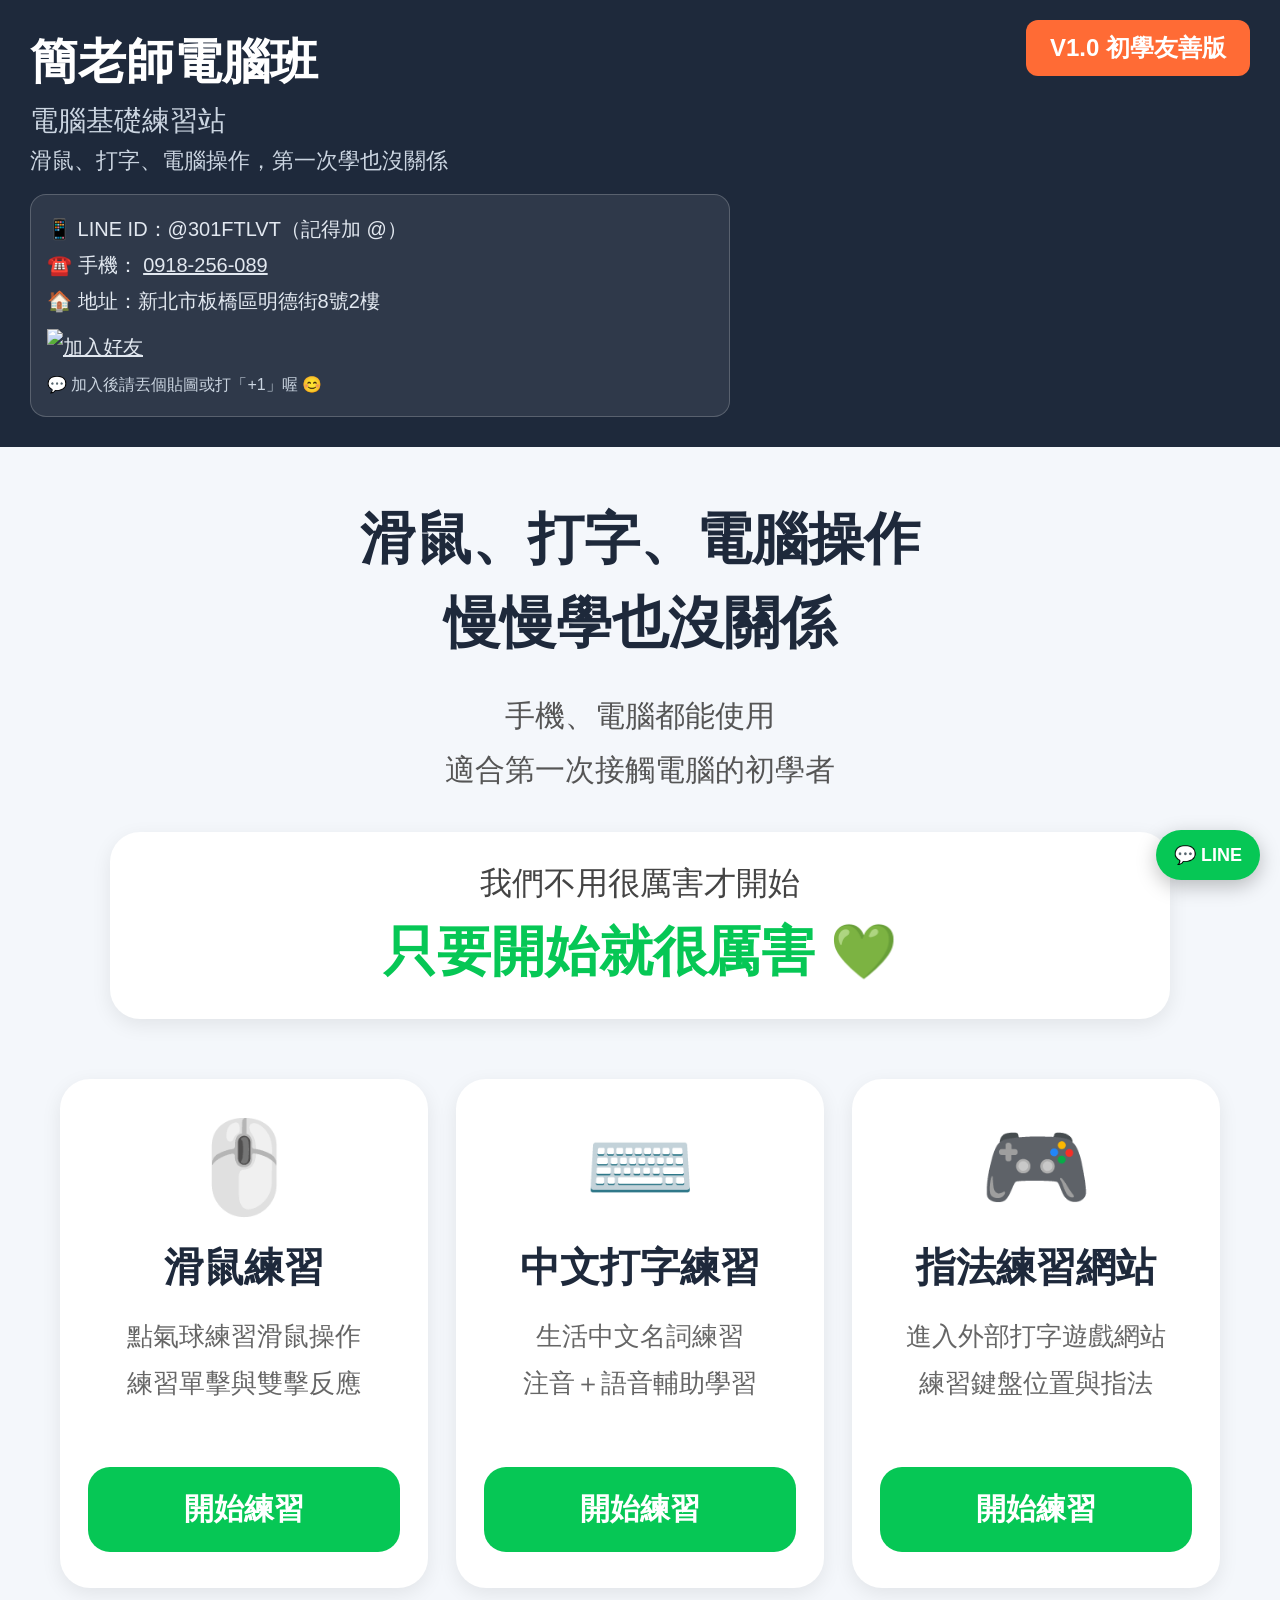
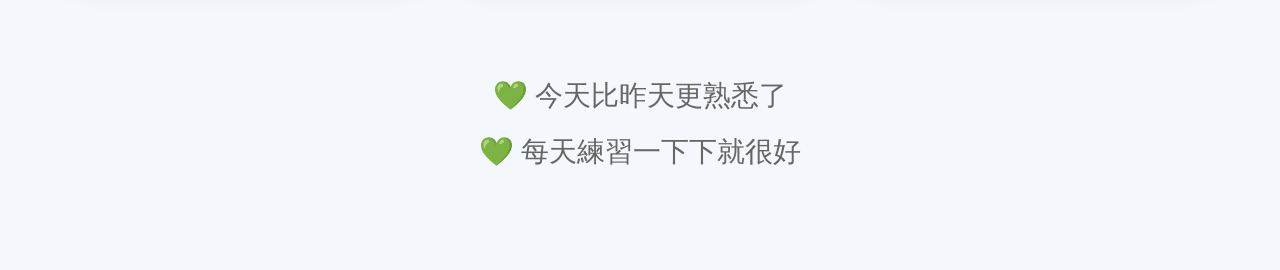
==== index.html @ a306a3a8 "Add files via upload" ====
<!DOCTYPE html>
<html lang="zh-Hant">
<head>
<meta charset="UTF-8">
<meta name="viewport" content="width=device-width, initial-scale=1.0">

<title>簡老師電腦基礎練習站</title>

<style>
    .home-link{
  color:white;
  text-decoration:none;
}

.home-link:hover{
  opacity:0.9;
}
*{
  margin:0;
  padding:0;
  box-sizing:border-box;
}

body{
  font-family:"Microsoft JhengHei",sans-serif;
  background:#f4f7fb;
  color:#222;
}

/* ===== 公版抬頭 ===== */

header{
  background:#1e293b;
  color:white;
  padding:30px;
  position:relative;
}

.header-left h1{
  margin:0;
  font-size:48px;
  font-weight:bold;
}

.header-left p{
  margin:8px 0 0 0;
  font-size:28px;
  color:#cbd5e1;
}

.version{
  position:absolute;
  top:20px;
  right:30px;
  background:#ff6b35;
  color:white;
  padding:12px 24px;
  border-radius:12px;
  font-size:24px;
  font-weight:bold;
}

.teacher-info{
  margin-top:18px;
  background:rgba(255,255,255,0.08);
  border:1px solid rgba(255,255,255,0.2);
  border-radius:16px;
  padding:16px;
  font-size:20px;
  line-height:1.8;
  color:#e2e8f0;
  max-width:700px;
}

.teacher-info a{
  color:#e2e8f0;
}

/* ===== 主視覺 ===== */

.hero{
  max-width:1100px;
  margin:auto;
  padding:50px 20px 30px;
  text-align:center;
}

.hero h2{
  font-size:56px;
  color:#1e293b;
  margin-bottom:24px;
  line-height:1.5;
}

.hero p{
  font-size:30px;
  color:#555;
  line-height:1.8;
}

.slogan{
  margin-top:35px;
  background:white;
  border-radius:30px;
  padding:30px;
  box-shadow:0 6px 20px rgba(0,0,0,0.08);
}

.slogan-small{
  font-size:32px;
  color:#444;
  margin-bottom:10px;
}

.slogan-big{
  font-size:54px;
  color:#06C755;
  font-weight:bold;
}

/* ===== 功能卡片 ===== */

.card-wrap{
  max-width:1200px;
  margin:30px auto 60px;
  display:grid;
  grid-template-columns:repeat(auto-fit,minmax(320px,1fr));
  gap:28px;
  padding:0 20px;
}

.card{
  background:white;
  border-radius:30px;
  padding:36px 28px;
  text-align:center;
  box-shadow:0 6px 20px rgba(0,0,0,0.08);
  transition:0.2s;
}

.card:hover{
  transform:translateY(-5px);
}

.icon{
  font-size:90px;
  margin-bottom:20px;
}

.card h3{
  font-size:40px;
  margin-bottom:18px;
  color:#1e293b;
}

.card p{
  font-size:26px;
  line-height:1.8;
  color:#666;
  min-height:130px;
}

.card button{
  width:100%;
  margin-top:24px;
  padding:22px;
  border:none;
  border-radius:22px;
  background:#06C755;
  color:white;
  font-size:30px;
  font-weight:bold;
  cursor:pointer;
  font-family:"Microsoft JhengHei",sans-serif;
}

/* ===== 底部 ===== */

.footer{
  text-align:center;
  font-size:28px;
  color:#666;
  line-height:2;
  padding:20px 20px 90px;
}

.float-line{
  position:fixed;
  right:20px;
  bottom:20px;
  z-index:9999;
  background:#06C755;
  color:white;
  padding:14px 18px;
  border-radius:999px;
  font-size:18px;
  font-weight:bold;
  text-decoration:none;
  box-shadow:0 6px 20px rgba(0,0,0,0.25);
}

/* ===== 手機版 ===== */

@media(max-width:768px){

  header{
    padding:20px;
    text-align:center;
  }

  .header-left h1{
    font-size:34px;
  }

  .header-left p{
    font-size:22px;
  }

  .version{
    position:static;
    display:inline-block;
    margin-top:14px;
    font-size:18px;
  }

  .teacher-info{
    font-size:17px;
  }

  .hero h2{
    font-size:38px;
  }

  .hero p{
    font-size:24px;
  }

  .slogan-small{
    font-size:24px;
  }

  .slogan-big{
    font-size:38px;
  }

  .icon{
    font-size:70px;
  }

  .card h3{
    font-size:32px;
  }

  .card p{
    font-size:22px;
    min-height:auto;
  }

  .card button{
    font-size:24px;
  }

  .footer{
    font-size:24px;
  }
}
</style>
</head>

<body>

<header>

  <div class="header-left">

   <h1>
  <a href="index.html" class="home-link">
    簡老師電腦班
  </a>
</h1>

    <p>電腦基礎練習站</p>

    <p style="margin:6px 0 0 0;font-size:22px;color:#cbd5e1;font-weight:normal;">
      滑鼠、打字、電腦操作，第一次學也沒關係
    </p>

    <div class="teacher-info">

      <div>
        📱 LINE ID：@301FTLVT（記得加 @）
      </div>

      <div>
        ☎️ 手機：
        <a href="tel:0918256089">
          0918-256-089
        </a>
      </div>

      <div>
        🏠 地址：新北市板橋區明德街8號2樓
      </div>

      <div style="margin-top:10px;">
        <a href="https://lin.ee/wXZLYUdp" target="_blank">

          <img
          src="https://scdn.line-apps.com/n/line_add_friends/btn/zh-Hant.png"
          alt="加入好友"
          height="44">

        </a>
      </div>

      <div style="font-size:16px;margin-top:6px;color:#cbd5e1;">
        💬 加入後請丟個貼圖或打「+1」喔 😊
      </div>

    </div>

  </div>

  <div class="version">
    V1.0 初學友善版
  </div>

</header>

<section class="hero">

  <h2>
    滑鼠、打字、電腦操作<br>
    慢慢學也沒關係
  </h2>

  <p>
    手機、電腦都能使用<br>
    適合第一次接觸電腦的初學者
  </p>

  <div class="slogan">

    <div class="slogan-small">
      我們不用很厲害才開始
    </div>

    <div class="slogan-big">
      只要開始就很厲害 💚
    </div>

  </div>

</section>

<section class="card-wrap">

  <div class="card">

    <div class="icon">🖱️</div>

    <h3>滑鼠練習</h3>

    <p>
      點氣球練習滑鼠操作<br>
      練習單擊與雙擊反應
    </p>

    <button onclick="window.location.href='mouse-game.html'">
      開始練習
    </button>

  </div>

  <div class="card">

    <div class="icon">⌨️</div>

    <h3>中文打字練習</h3>

    <p>
      生活中文名詞練習<br>
      注音＋語音輔助學習
    </p>

    <button onclick="window.location.href='typing-test.html'">
      開始練習
    </button>

  </div>
  <div class="card">

  <div class="icon">🎮</div>

  <h3>指法練習網站</h3>

  <p>
    進入外部打字遊戲網站<br>
    練習鍵盤位置與指法
  </p>

  <button onclick="window.open('https://book.eduweb.com.tw/TGame/','_blank')">
    開始練習
  </button>

</div>

</section>

<div class="footer">
  💚 今天比昨天更熟悉了<br>
  💚 每天練習一下下就很好
</div>

<a href="https://lin.ee/wXZLYUdp"
target="_blank"
class="float-line">

💬 LINE

</a>

</body>
</html>
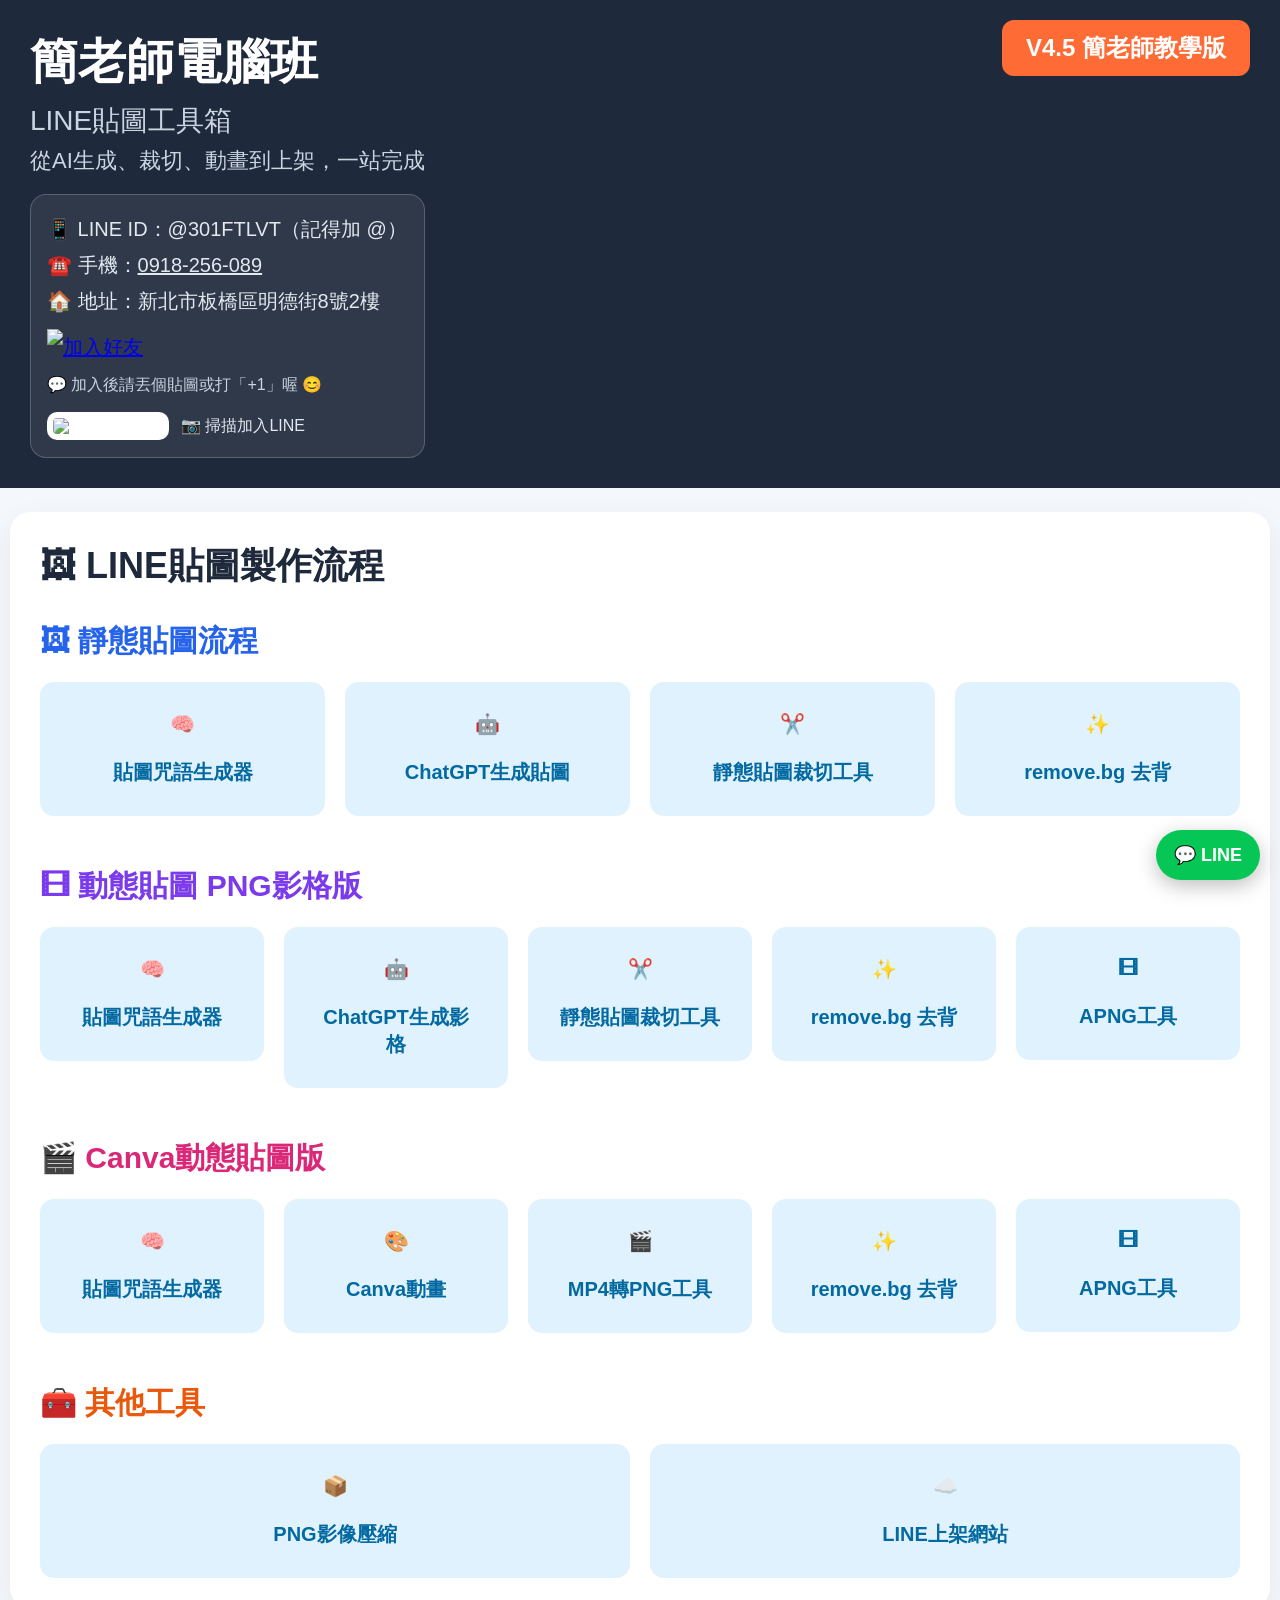
==== commit bc954360: "Add files via upload" ====
--- a/index.html
+++ b/index.html
@@ -1,424 +1,351 @@
-<!DOCTYPE html>
-<html lang="zh-Hant">
-<head>
-<meta charset="UTF-8">
-<meta name="viewport" content="width=device-width, initial-scale=1.0">
-
-<title>簡老師電腦基礎練習站</title>
-
-<style>
-    .home-link{
-  color:white;
-  text-decoration:none;
-}
-
-.home-link:hover{
-  opacity:0.9;
-}
-*{
-  margin:0;
-  padding:0;
-  box-sizing:border-box;
-}
-
-body{
-  font-family:"Microsoft JhengHei",sans-serif;
-  background:#f4f7fb;
-  color:#222;
-}
-
-/* ===== 公版抬頭 ===== */
-
-header{
-  background:#1e293b;
-  color:white;
-  padding:30px;
-  position:relative;
-}
-
-.header-left h1{
-  margin:0;
-  font-size:48px;
-  font-weight:bold;
-}
-
-.header-left p{
-  margin:8px 0 0 0;
-  font-size:28px;
-  color:#cbd5e1;
-}
-
-.version{
-  position:absolute;
-  top:20px;
-  right:30px;
-  background:#ff6b35;
-  color:white;
-  padding:12px 24px;
-  border-radius:12px;
-  font-size:24px;
-  font-weight:bold;
-}
-
-.teacher-info{
-  margin-top:18px;
-  background:rgba(255,255,255,0.08);
-  border:1px solid rgba(255,255,255,0.2);
-  border-radius:16px;
-  padding:16px;
-  font-size:20px;
-  line-height:1.8;
-  color:#e2e8f0;
-  max-width:700px;
-}
-
-.teacher-info a{
-  color:#e2e8f0;
-}
-
-/* ===== 主視覺 ===== */
-
-.hero{
-  max-width:1100px;
-  margin:auto;
-  padding:50px 20px 30px;
-  text-align:center;
-}
-
-.hero h2{
-  font-size:56px;
-  color:#1e293b;
-  margin-bottom:24px;
-  line-height:1.5;
-}
-
-.hero p{
-  font-size:30px;
-  color:#555;
-  line-height:1.8;
-}
-
-.slogan{
-  margin-top:35px;
-  background:white;
-  border-radius:30px;
-  padding:30px;
-  box-shadow:0 6px 20px rgba(0,0,0,0.08);
-}
-
-.slogan-small{
-  font-size:32px;
-  color:#444;
-  margin-bottom:10px;
-}
-
-.slogan-big{
-  font-size:54px;
-  color:#06C755;
-  font-weight:bold;
-}
-
-/* ===== 功能卡片 ===== */
-
-.card-wrap{
-  max-width:1200px;
-  margin:30px auto 60px;
-  display:grid;
-  grid-template-columns:repeat(auto-fit,minmax(320px,1fr));
-  gap:28px;
-  padding:0 20px;
-}
-
-.card{
-  background:white;
-  border-radius:30px;
-  padding:36px 28px;
-  text-align:center;
-  box-shadow:0 6px 20px rgba(0,0,0,0.08);
-  transition:0.2s;
-}
-
-.card:hover{
-  transform:translateY(-5px);
-}
-
-.icon{
-  font-size:90px;
-  margin-bottom:20px;
-}
-
-.card h3{
-  font-size:40px;
-  margin-bottom:18px;
-  color:#1e293b;
-}
-
-.card p{
-  font-size:26px;
-  line-height:1.8;
-  color:#666;
-  min-height:130px;
-}
-
-.card button{
-  width:100%;
-  margin-top:24px;
-  padding:22px;
-  border:none;
-  border-radius:22px;
-  background:#06C755;
-  color:white;
-  font-size:30px;
-  font-weight:bold;
-  cursor:pointer;
-  font-family:"Microsoft JhengHei",sans-serif;
-}
-
-/* ===== 底部 ===== */
-
-.footer{
-  text-align:center;
-  font-size:28px;
-  color:#666;
-  line-height:2;
-  padding:20px 20px 90px;
-}
-
-.float-line{
-  position:fixed;
-  right:20px;
-  bottom:20px;
-  z-index:9999;
-  background:#06C755;
-  color:white;
-  padding:14px 18px;
-  border-radius:999px;
-  font-size:18px;
-  font-weight:bold;
-  text-decoration:none;
-  box-shadow:0 6px 20px rgba(0,0,0,0.25);
-}
-
-/* ===== 手機版 ===== */
-
-@media(max-width:768px){
-
-  header{
-    padding:20px;
-    text-align:center;
-  }
-
-  .header-left h1{
-    font-size:34px;
-  }
-
-  .header-left p{
-    font-size:22px;
-  }
-
-  .version{
-    position:static;
-    display:inline-block;
-    margin-top:14px;
-    font-size:18px;
-  }
-
-  .teacher-info{
-    font-size:17px;
-  }
-
-  .hero h2{
-    font-size:38px;
-  }
-
-  .hero p{
-    font-size:24px;
-  }
-
-  .slogan-small{
-    font-size:24px;
-  }
-
-  .slogan-big{
-    font-size:38px;
-  }
-
-  .icon{
-    font-size:70px;
-  }
-
-  .card h3{
-    font-size:32px;
-  }
-
-  .card p{
-    font-size:22px;
-    min-height:auto;
-  }
-
-  .card button{
-    font-size:24px;
-  }
-
-  .footer{
-    font-size:24px;
-  }
-}
-</style>
-</head>
-
-<body>
-
-<header>
-
-  <div class="header-left">
-
-   <h1>
-  <a href="index.html" class="home-link">
-    簡老師電腦班
-  </a>
-</h1>
-
-    <p>電腦基礎練習站</p>
-
-    <p style="margin:6px 0 0 0;font-size:22px;color:#cbd5e1;font-weight:normal;">
-      滑鼠、打字、電腦操作，第一次學也沒關係
-    </p>
-
-    <div class="teacher-info">
-
-      <div>
-        📱 LINE ID：@301FTLVT（記得加 @）
-      </div>
-
-      <div>
-        ☎️ 手機：
-        <a href="tel:0918256089">
-          0918-256-089
-        </a>
-      </div>
-
-      <div>
-        🏠 地址：新北市板橋區明德街8號2樓
-      </div>
-
-      <div style="margin-top:10px;">
-        <a href="https://lin.ee/wXZLYUdp" target="_blank">
-
-          <img
-          src="https://scdn.line-apps.com/n/line_add_friends/btn/zh-Hant.png"
-          alt="加入好友"
-          height="44">
-
-        </a>
-      </div>
-
-      <div style="font-size:16px;margin-top:6px;color:#cbd5e1;">
-        💬 加入後請丟個貼圖或打「+1」喔 😊
-      </div>
-
-    </div>
-
-  </div>
-
-  <div class="version">
-    V1.0 初學友善版
-  </div>
-
-</header>
-
-<section class="hero">
-
-  <h2>
-    滑鼠、打字、電腦操作<br>
-    慢慢學也沒關係
-  </h2>
-
-  <p>
-    手機、電腦都能使用<br>
-    適合第一次接觸電腦的初學者
-  </p>
-
-  <div class="slogan">
-
-    <div class="slogan-small">
-      我們不用很厲害才開始
-    </div>
-
-    <div class="slogan-big">
-      只要開始就很厲害 💚
-    </div>
-
-  </div>
-
-</section>
-
-<section class="card-wrap">
-
-  <div class="card">
-
-    <div class="icon">🖱️</div>
-
-    <h3>滑鼠練習</h3>
-
-    <p>
-      點氣球練習滑鼠操作<br>
-      練習單擊與雙擊反應
-    </p>
-
-    <button onclick="window.location.href='mouse-game.html'">
-      開始練習
-    </button>
-
-  </div>
-
-  <div class="card">
-
-    <div class="icon">⌨️</div>
-
-    <h3>中文打字練習</h3>
-
-    <p>
-      生活中文名詞練習<br>
-      注音＋語音輔助學習
-    </p>
-
-    <button onclick="window.location.href='typing-test.html'">
-      開始練習
-    </button>
-
-  </div>
-  <div class="card">
-
-  <div class="icon">🎮</div>
-
-  <h3>指法練習網站</h3>
-
-  <p>
-    進入外部打字遊戲網站<br>
-    練習鍵盤位置與指法
-  </p>
-
-  <button onclick="window.open('https://book.eduweb.com.tw/TGame/','_blank')">
-    開始練習
-  </button>
-
-</div>
-
-</section>
-
-<div class="footer">
-  💚 今天比昨天更熟悉了<br>
-  💚 每天練習一下下就很好
-</div>
-
-<a href="https://lin.ee/wXZLYUdp"
-target="_blank"
-class="float-line">
-
-💬 LINE
-
-</a>
-
-</body>
+<!doctype html>
+<html lang="zh-Hant">
+<head>
+  <meta charset="UTF-8" />
+  <meta name="viewport" content="width=device-width, initial-scale=1.0" />
+  <title>簡老師LINE貼圖工具箱</title>
+  <script src="https://cdnjs.cloudflare.com/ajax/libs/jszip/3.10.1/jszip.min.js"></script>
+ 
+  <style>
+
+    
+    body{font-family:"Microsoft JhengHei",sans-serif;background:#f4f7fb;margin:0;color:#222;font-size:20px}
+    header{background:#1e293b;color:white;padding:30px;position:relative;display:flex;justify-content:space-between;align-items:center}
+.float-line{
+  position:fixed;
+  right:20px;
+  bottom:20px;
+  z-index:9999;
+  background:#06C755;
+  color:white;
+  padding:14px 18px;
+  border-radius:999px;
+  font-size:18px;
+  font-weight:bold;
+  text-decoration:none;
+  box-shadow:0 6px 20px rgba(0,0,0,0.25);
+}
+    .header-left h1{margin:0;font-size:48px;font-weight:bold}
+    .header-left p{margin:8px 0 0 0;font-size:28px;color:#cbd5e1}
+    .version{position:absolute;top:20px;right:30px;background:#ff6b35;color:white;padding:12px 24px;border-radius:12px;font-size:24px;font-weight:bold}
+    .box{max-width:1200px;margin:24px auto;background:white;border-radius:20px;padding:30px;box-shadow:0 10px 30px #0001}
+    .steps{display:grid;grid-template-columns:repeat(5,1fr);gap:12px;margin-bottom:30px}
+    .step{background:#e0f2fe;padding:18px;border-radius:14px;text-align:center;font-weight:bold;font-size:20px;color:#0369a1}
+    .controls-section{background:#f8fafc;padding:24px;border-radius:16px;margin-bottom:24px;border:3px solid #e2e8f0}
+    .controls-section h2{margin:0 0 20px 0;font-size:28px;color:#1e293b}
+    .controls{display:grid;grid-template-columns:repeat(3,1fr);gap:24px;margin-bottom:24px}
+    .controls.four{grid-template-columns:repeat(4,1fr)}
+    .control-group{display:flex;flex-direction:column}
+    label{font-weight:bold;font-size:22px;margin-bottom:10px;color:#1e293b}
+    input,select{font-size:20px;padding:16px;border-radius:12px;border:2px solid #cbd5e1;width:100%;box-sizing:border-box;font-family:"Microsoft JhengHei",sans-serif}
+    input:focus,select:focus{outline:none;border-color:#2563eb;box-shadow:0 0 0 3px rgba(37,99,235,0.1)}
+    .toggle-switch{display:flex;align-items:center;gap:20px;margin-bottom:20px}
+    .switch{display:inline-flex;align-items:center;width:80px;height:44px;background:#cbd5e1;border-radius:22px;padding:3px;cursor:pointer;transition:background 0.3s}
+    .switch.active{background:#2563eb}
+    .switch-knob{width:38px;height:38px;background:white;border-radius:50%;transition:transform 0.3s}
+    .switch.active .switch-knob{transform:translateX(36px)}
+    .button-group{display:flex;gap:16px;margin-top:24px;flex-wrap:wrap}
+    button{font-size:22px;padding:20px 32px;border-radius:14px;border:0;font-weight:bold;cursor:pointer;font-family:"Microsoft JhengHei",sans-serif;transition:all 0.2s}
+    .btn-primary{background:#2563eb;color:white}
+    .btn-primary:hover{background:#1d4ed8;transform:translateY(-2px);box-shadow:0 5px 15px rgba(37,99,235,0.3)}
+    .btn-success{background:#16a34a;color:white}
+    .btn-success:hover{background:#15803d;transform:translateY(-2px);box-shadow:0 5px 15px rgba(22,163,74,0.3)}
+    .btn-secondary{background:#6366f1;color:white}
+    .btn-secondary:hover{background:#4f46e5;transform:translateY(-2px);box-shadow:0 5px 15px rgba(99,102,241,0.3)}
+    .preview{display:flex;gap:30px;flex-wrap:wrap;margin-top:30px;align-items:flex-start}
+    .preview-left{flex:0 0 auto}
+    .preview-right{flex:1;min-width:400px}
+    h2{font-size:26px;margin:0 0 20px 0;color:#1e293b}
+    canvas{background:transparent;border:8px solid white;box-shadow:0 5px 20px #0002;border-radius:16px;max-width:100%;height:auto}
+    .grid{display:grid;gap:8px;margin-top:20px}
+    .cell{background:#e5e7eb;border:3px solid transparent;border-radius:10px;padding:14px;text-align:center;cursor:pointer;font-weight:bold;font-size:18px;transition:all 0.2s}
+    .cell:hover{background:#d1d5db}
+    .cell.active{background:#bfdbfe;border-color:#2563eb;box-shadow:0 0 0 4px rgba(37,99,235,0.2)}
+    .note{font-size:20px;color:#555;line-height:2}
+    .info-box{background:#dbeafe;border-left:5px solid #2563eb;padding:20px;border-radius:8px;margin:20px 0}
+    .input-helper{font-size:16px;color:#666;margin-top:6px}
+    
+    /* 響應式設計 */
+    @media (max-width:768px){
+      body{font-size:18px}
+      header{padding:20px;flex-direction:column;text-align:center}
+      .header-left h1{font-size:36px}
+      .header-left p{font-size:20px}
+      .version{position:static;margin-top:12px;font-size:18px}
+      .box{padding:20px;margin:16px auto}
+      .steps{grid-template-columns:repeat(5,1fr);gap:8px}
+      .step{padding:12px;font-size:16px}
+      .controls{grid-template-columns:1fr !important;gap:16px}
+      .controls.four{grid-template-columns:1fr !important}
+      label{font-size:18px}
+      input,select{font-size:18px;padding:12px}
+      button{font-size:18px;padding:16px 24px}
+      .preview{flex-direction:column;gap:20px}
+      .preview-left{flex:0 0 auto;width:100%}
+      .preview-right{flex:1;min-width:100%;width:100%}
+      h2{font-size:22px;margin:0 0 16px 0}
+      .toggle-switch{gap:12px;margin-bottom:16px}
+      .grid{gap:6px}
+      .cell{padding:10px;font-size:16px}
+      canvas{border:6px solid white;max-width:100%}
+    }
+    
+    @media (max-width:480px){
+      body{font-size:16px}
+      header{padding:16px}
+      .header-left h1{font-size:28px}
+      .header-left p{font-size:16px}
+      .box{padding:16px;margin:12px auto}
+      .steps{grid-template-columns:repeat(5,1fr);gap:6px}
+      .step{padding:8px;font-size:13px}
+      label{font-size:16px}
+      input,select{font-size:16px;padding:10px}
+      button{font-size:16px;padding:14px 20px}
+      h2{font-size:18px;margin:0 0 12px 0}
+      .info-box{padding:12px;margin:12px 0;font-size:15px}
+      .input-helper{font-size:14px}
+      canvas{border:4px solid white}
+    }
+    .main-area {
+  display: flex;
+  gap: 30px;
+}
+
+.preview-left {
+  width: 40%;
+}
+
+.preview-right {
+  width: 60%;
+}
+
+@media (max-width: 768px) {
+  .main-area {
+    flex-direction: column;
+  }
+
+  .preview-right {
+    width: 100%;
+    order: -1;
+  }
+
+  .preview-left {
+    width: 100%;
+  }
+}
+  </style>
+</head>
+<body>
+<header>
+  <div class="header-left">
+    <h1>
+  <a href="https://newbieteacher.github.io/linetools1/"
+     style="color:white;text-decoration:none;">
+     簡老師電腦班
+  </a>
+</h1>
+    <p>LINE貼圖工具箱</p>
+    <p style="margin:6px 0 0 0;font-size:22px;color:#cbd5e1;font-weight:normal">從AI生成、裁切、動畫到上架，一站完成</p>
+<div style="margin-top:18px;background:rgba(255,255,255,0.08);
+border:1px solid rgba(255,255,255,0.2);border-radius:16px;padding:16px;
+font-size:20px;line-height:1.8;color:#e2e8f0;max-width:700px;">
+
+  <div>📱 LINE ID：@301FTLVT（記得加 @）</div>
+  <div>☎️ 手機：<a href="tel:0918256089" style="color:#e2e8f0;">0918-256-089</a></div>
+  <div>🏠 地址：新北市板橋區明德街8號2樓</div>
+
+  <!-- LINE官方按鈕 -->
+  <div style="margin-top:10px;">
+    <a href="https://lin.ee/wXZLYUdp" target="_blank">
+      <img src="https://scdn.line-apps.com/n/line_add_friends/btn/zh-Hant.png"
+           alt="加入好友" height="44">
+    </a>
+  </div>
+
+  <!-- 提示 -->
+  <div style="font-size:16px;margin-top:6px;color:#cbd5e1;">
+    💬 加入後請丟個貼圖或打「+1」喔 😊
+  </div>
+
+  <!-- QR CODE -->
+  <div style="margin-top:12px;display:flex;align-items:center;gap:12px;">
+    <img src="https://qr-official.line.me/gs/M_301ftlvt_GW.png?oat_content=qr"
+         style="width:110px;background:white;padding:6px;border-radius:10px;">
+    <div style="font-size:16px;">
+      📷 掃描加入LINE
+    </div>
+  </div>
+
+</div>
+  </div>
+  <div class="version">V4.5 簡老師教學版</div>
+</header>
+
+<div class="box">
+  <h2 style="font-size:36px;margin-bottom:30px;color:#1e293b;">
+🖼 LINE貼圖製作流程
+</h2>
+
+<!-- 靜態貼圖 -->
+<div style="margin-bottom:50px;">
+  <h3 style="font-size:30px;color:#2563eb;margin-bottom:20px;">
+    🖼 靜態貼圖流程
+  </h3>
+
+  <div style="display:grid;grid-template-columns:repeat(auto-fit,minmax(220px,1fr));gap:20px;">
+
+    <a href="prompt.html" style="text-decoration:none;">
+      <div class="step" style="padding:30px;">
+        🧠<br><br>
+        貼圖咒語生成器
+      </div>
+    </a>
+
+    <a href="https://chatgpt.com/" target="_blank" style="text-decoration:none;">
+      <div class="step" style="padding:30px;">
+        🤖<br><br>
+        ChatGPT生成貼圖
+      </div>
+    </a>
+
+    <a href="cutter.html" style="text-decoration:none;">
+      <div class="step" style="padding:30px;">
+        ✂️<br><br>
+        靜態貼圖裁切工具
+      </div>
+    </a>
+
+    <a href="https://www.remove.bg/zh" target="_blank" style="text-decoration:none;">
+      <div class="step" style="padding:30px;">
+        ✨<br><br>
+        remove.bg 去背
+      </div>
+    </a>
+
+  </div>
+</div>
+
+<!-- PNG影格版 -->
+<div style="margin-bottom:50px;">
+  <h3 style="font-size:30px;color:#7c3aed;margin-bottom:20px;">
+    🎞 動態貼圖 PNG影格版
+  </h3>
+
+  <div style="display:grid;grid-template-columns:repeat(auto-fit,minmax(220px,1fr));gap:20px;">
+
+    <a href="prompt.html" style="text-decoration:none;">
+      <div class="step" style="padding:30px;">
+        🧠<br><br>
+        貼圖咒語生成器
+      </div>
+    </a>
+
+    <a href="https://chatgpt.com/" target="_blank" style="text-decoration:none;">
+      <div class="step" style="padding:30px;">
+        🤖<br><br>
+        ChatGPT生成影格
+      </div>
+    </a>
+
+    <a href="cutter.html" style="text-decoration:none;">
+      <div class="step" style="padding:30px;">
+        ✂️<br><br>
+        靜態貼圖裁切工具
+      </div>
+    </a>
+
+    <a href="https://www.remove.bg/zh" target="_blank" style="text-decoration:none;">
+      <div class="step" style="padding:30px;">
+        ✨<br><br>
+        remove.bg 去背
+      </div>
+    </a>
+
+    <a href="https://apngasm.sourceforge.net/" target="_blank" style="text-decoration:none;">
+      <div class="step" style="padding:30px;">
+        🎞<br><br>
+        APNG工具
+      </div>
+    </a>
+
+  </div>
+</div>
+
+<!-- Canva版 -->
+<div style="margin-bottom:50px;">
+  <h3 style="font-size:30px;color:#db2777;margin-bottom:20px;">
+    🎬 Canva動態貼圖版
+  </h3>
+
+  <div style="display:grid;grid-template-columns:repeat(auto-fit,minmax(220px,1fr));gap:20px;">
+
+    <a href="prompt.html" style="text-decoration:none;">
+      <div class="step" style="padding:30px;">
+        🧠<br><br>
+        貼圖咒語生成器
+      </div>
+    </a>
+
+    <a href="https://www.canva.com/" target="_blank" style="text-decoration:none;">
+      <div class="step" style="padding:30px;">
+        🎨<br><br>
+        Canva動畫
+      </div>
+    </a>
+
+    <a href="mp4-to-png.html" style="text-decoration:none;">
+      <div class="step" style="padding:30px;">
+        🎬<br><br>
+        MP4轉PNG工具
+      </div>
+    </a>
+
+    <a href="https://www.remove.bg/zh" target="_blank" style="text-decoration:none;">
+      <div class="step" style="padding:30px;">
+        ✨<br><br>
+        remove.bg 去背
+      </div>
+    </a>
+
+    <a href="https://apngasm.sourceforge.net/" target="_blank" style="text-decoration:none;">
+      <div class="step" style="padding:30px;">
+        🎞<br><br>
+        APNG工具
+      </div>
+    </a>
+
+  </div>
+</div>
+
+<!-- 其他工具 -->
+<div>
+  <h3 style="font-size:30px;color:#ea580c;margin-bottom:20px;">
+    🧰 其他工具
+  </h3>
+
+  <div style="display:grid;grid-template-columns:repeat(auto-fit,minmax(220px,1fr));gap:20px;">
+
+    <a href="https://nukesaq88.github.io/Pngyu/" target="_blank" style="text-decoration:none;">
+      <div class="step" style="padding:30px;">
+        📦<br><br>
+        PNG影像壓縮
+      </div>
+    </a>
+
+    <a href="https://creator.line.me/zh-hant/" target="_blank" style="text-decoration:none;">
+      <div class="step" style="padding:30px;">
+        ☁️<br><br>
+        LINE上架網站
+      </div>
+    </a>
+
+  </div>
+</div>
+  
+  </div>
+
+  
+
+<a href="https://lin.ee/wXZLYUdp" target="_blank" class="float-line"> 💬 LINE </a>
+</body>
 </html>
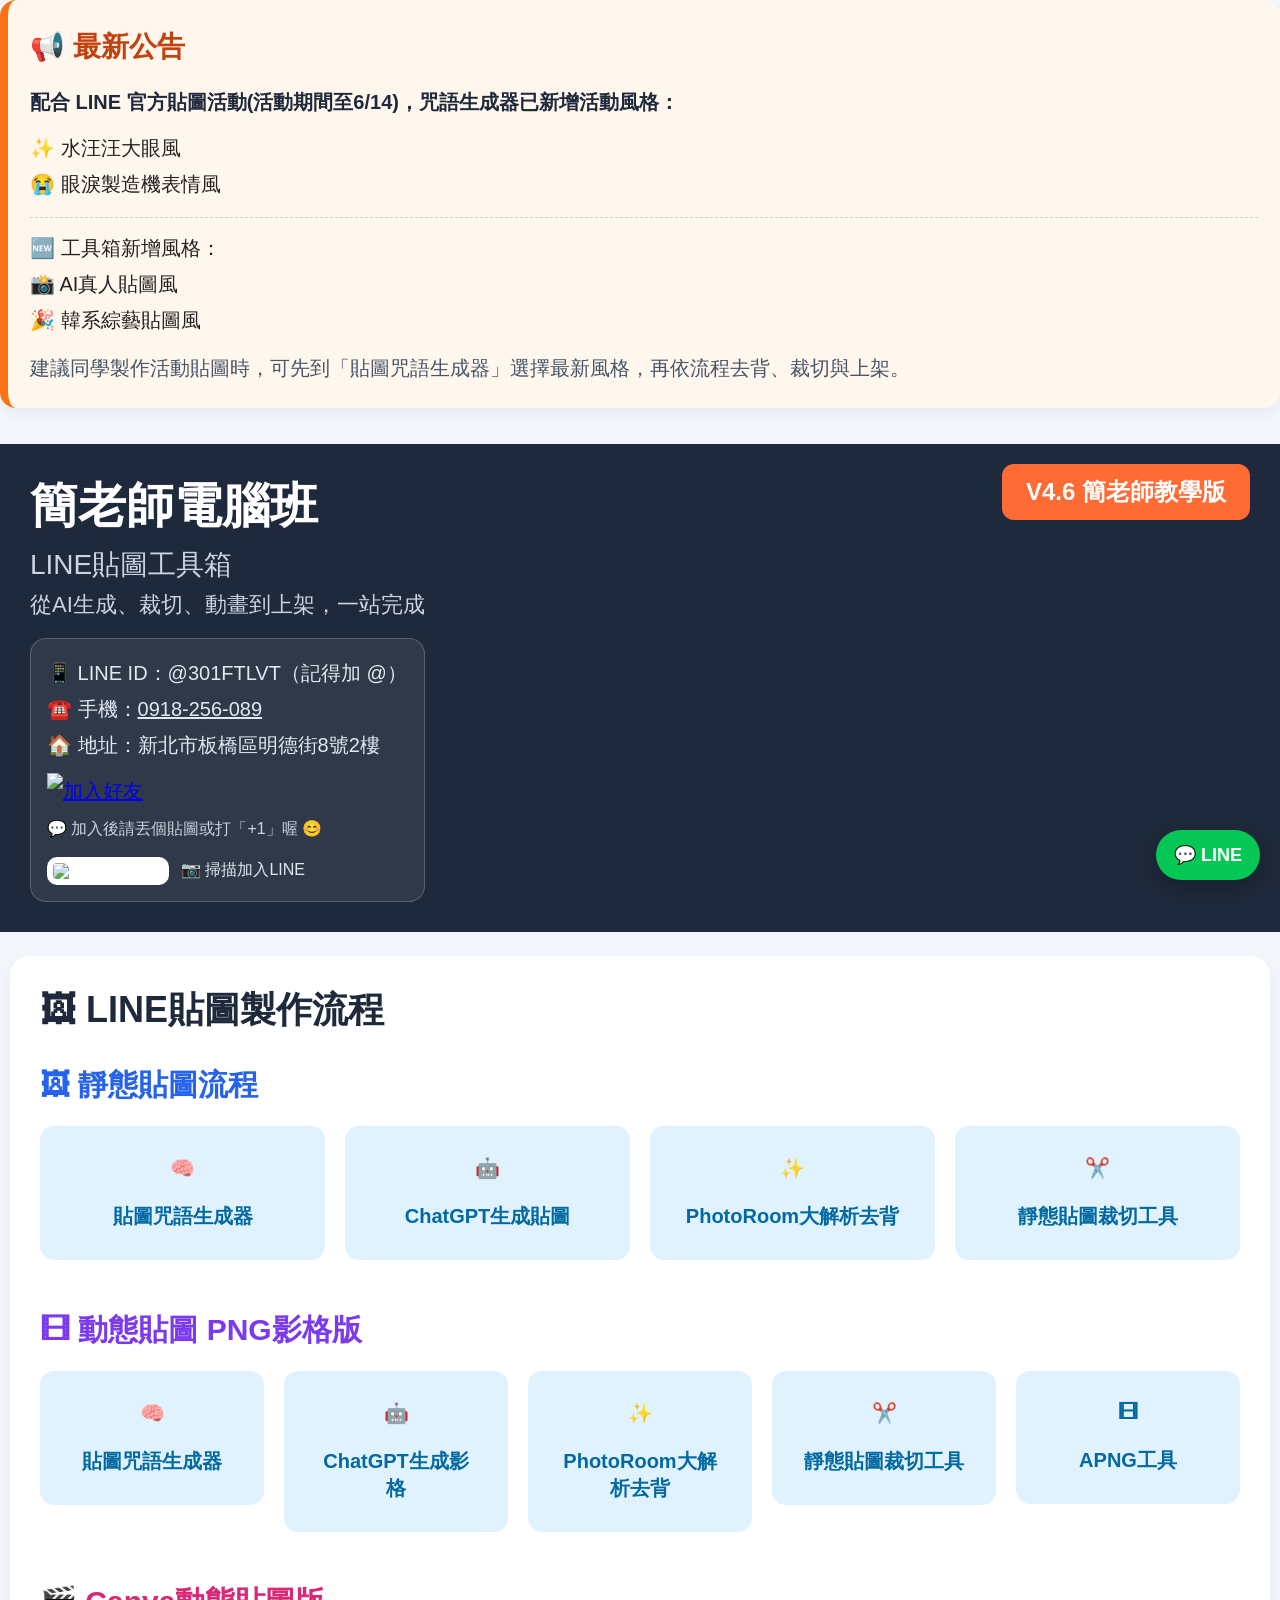
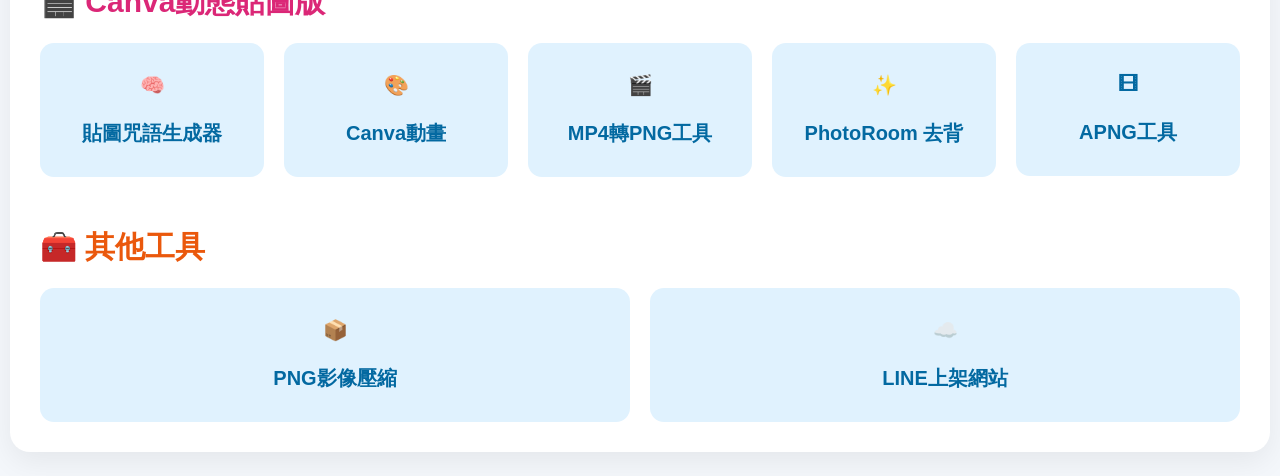
==== commit 99424b8c: "Add files via upload" ====
--- a/index.html
+++ b/index.html
@@ -4,6 +4,43 @@
   <meta charset="UTF-8" />
   <meta name="viewport" content="width=device-width, initial-scale=1.0" />
   <title>簡老師LINE貼圖工具箱</title>
+  <div style="
+background:#fff7ed;
+border-left:8px solid #f97316;
+border-radius:16px;
+padding:22px;
+margin-bottom:36px;
+font-size:20px;
+line-height:1.8;
+box-shadow:0 6px 18px rgba(0,0,0,0.06);
+">
+
+  <h3 style="margin:0 0 12px 0;font-size:28px;color:#c2410c;">
+    📢 最新公告
+  </h3>
+
+  <div style="font-weight:bold;color:#1e293b;">
+    配合 LINE 官方貼圖活動(活動期間至6/14)，咒語生成器已新增活動風格：
+  </div>
+
+  <div style="margin-top:10px;">
+    ✨ 水汪汪大眼風<br>
+    😭 眼淚製造機表情風<br>
+     </div>
+<div style="margin-top:15px;border-top:1px dashed #ccc;padding-top:12px;">
+🆕 工具箱新增風格：
+</div>
+
+<div>
+📸 AI真人貼圖風<br>
+🎉 韓系綜藝貼圖風
+</div>
+
+  <div style="margin-top:12px;color:#475569;">
+    建議同學製作活動貼圖時，可先到「貼圖咒語生成器」選擇最新風格，再依流程去背、裁切與上架。
+  </div>
+
+</div>
   <script src="https://cdnjs.cloudflare.com/ajax/libs/jszip/3.10.1/jszip.min.js"></script>
  
   <style>
@@ -178,7 +215,7 @@
 
 </div>
   </div>
-  <div class="version">V4.5 簡老師教學版</div>
+  <div class="version">V4.6 簡老師教學版</div>
 </header>
 
 <div class="box">
@@ -208,19 +245,28 @@
       </div>
     </a>
 
-    <a href="cutter.html" style="text-decoration:none;">
-      <div class="step" style="padding:30px;">
-        ✂️<br><br>
-        靜態貼圖裁切工具
-      </div>
-    </a>
-
-    <a href="https://www.remove.bg/zh" target="_blank" style="text-decoration:none;">
-      <div class="step" style="padding:30px;">
-        ✨<br><br>
-        remove.bg 去背
-      </div>
-    </a>
+    <a href="https://www.photoroom.com/zh-tw/tools/background-remover"
+target="_blank"
+style="text-decoration:none;">
+
+<div class="step" style="padding:30px;">
+✨<br><br>
+PhotoRoom大解析去背
+</div>
+
+</a>
+
+
+<a href="cutter.html"
+style="text-decoration:none;">
+
+<div class="step" style="padding:30px;">
+✂️<br><br>
+靜態貼圖裁切工具
+</div>
+
+</a>
+
 
   </div>
 </div>
@@ -246,6 +292,16 @@
         ChatGPT生成影格
       </div>
     </a>
+        <a href="https://www.photoroom.com/zh-tw/tools/background-remover"
+target="_blank"
+style="text-decoration:none;">
+
+<div class="step" style="padding:30px;">
+✨<br><br>
+PhotoRoom大解析去背
+</div>
+
+</a>
 
     <a href="cutter.html" style="text-decoration:none;">
       <div class="step" style="padding:30px;">
@@ -254,12 +310,7 @@
       </div>
     </a>
 
-    <a href="https://www.remove.bg/zh" target="_blank" style="text-decoration:none;">
-      <div class="step" style="padding:30px;">
-        ✨<br><br>
-        remove.bg 去背
-      </div>
-    </a>
+
 
     <a href="https://apngasm.sourceforge.net/" target="_blank" style="text-decoration:none;">
       <div class="step" style="padding:30px;">
@@ -300,12 +351,16 @@
       </div>
     </a>
 
-    <a href="https://www.remove.bg/zh" target="_blank" style="text-decoration:none;">
-      <div class="step" style="padding:30px;">
-        ✨<br><br>
-        remove.bg 去背
-      </div>
-    </a>
+   <a href="https://www.photoroom.com/zh-tw/tools/background-remover"
+target="_blank"
+style="text-decoration:none;">
+
+<div class="step" style="padding:30px;">
+✨<br><br>
+PhotoRoom 去背
+</div>
+
+</a>
 
     <a href="https://apngasm.sourceforge.net/" target="_blank" style="text-decoration:none;">
       <div class="step" style="padding:30px;">
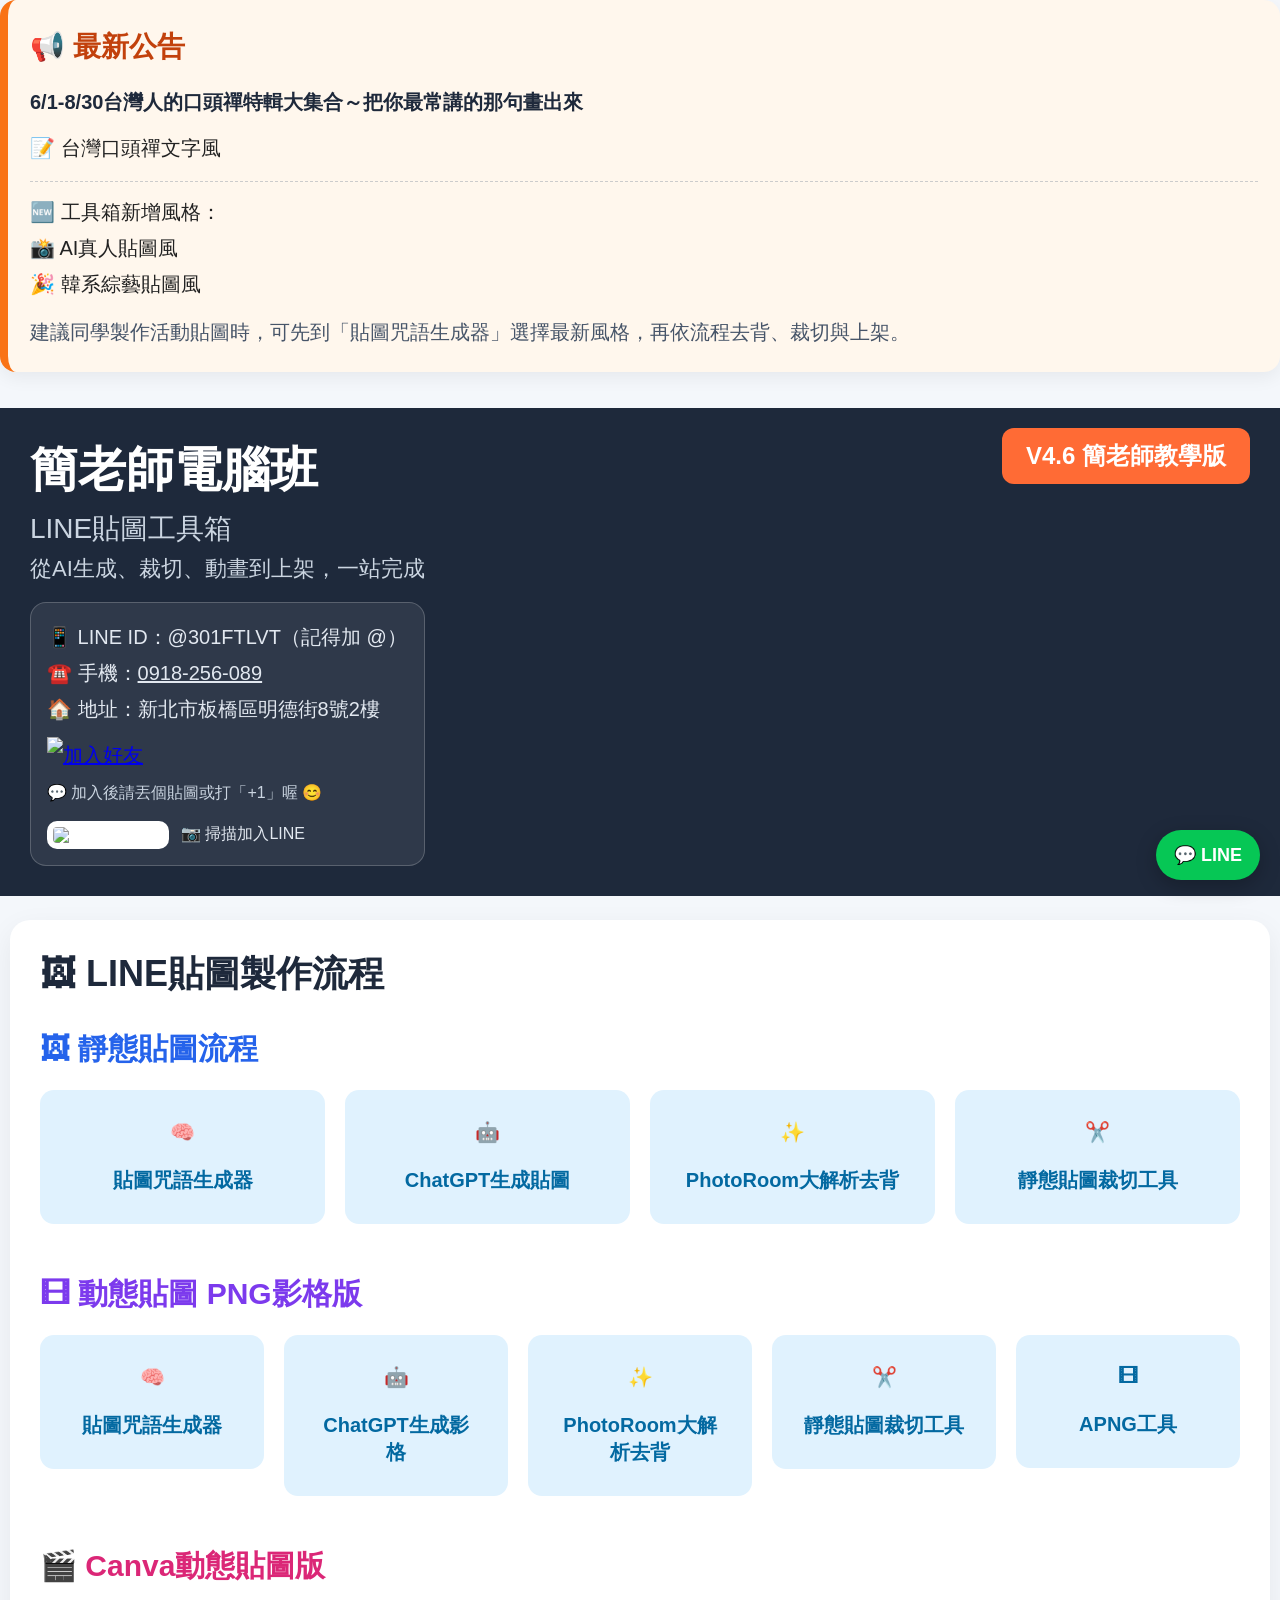
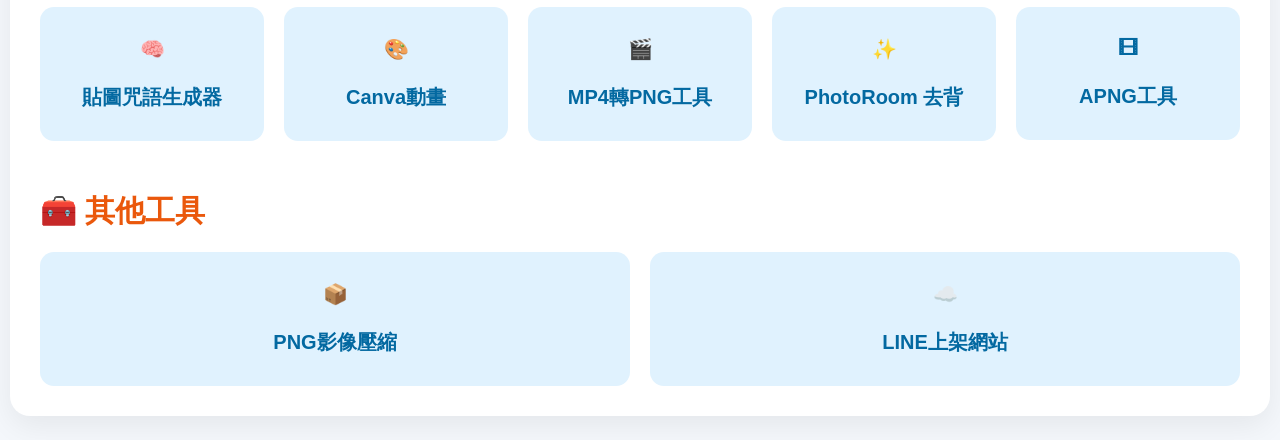
==== commit b6a9419e: "Add files via upload" ====
--- a/index.html
+++ b/index.html
@@ -20,12 +20,11 @@
   </h3>
 
   <div style="font-weight:bold;color:#1e293b;">
-    配合 LINE 官方貼圖活動(活動期間至6/14)，咒語生成器已新增活動風格：
+    6/1-8/30台灣人的口頭禪特輯大集合～把你最常講的那句畫出來
   </div>
 
   <div style="margin-top:10px;">
-    ✨ 水汪汪大眼風<br>
-    😭 眼淚製造機表情風<br>
+    📝 台灣口頭禪文字風
      </div>
 <div style="margin-top:15px;border-top:1px dashed #ccc;padding-top:12px;">
 🆕 工具箱新增風格：
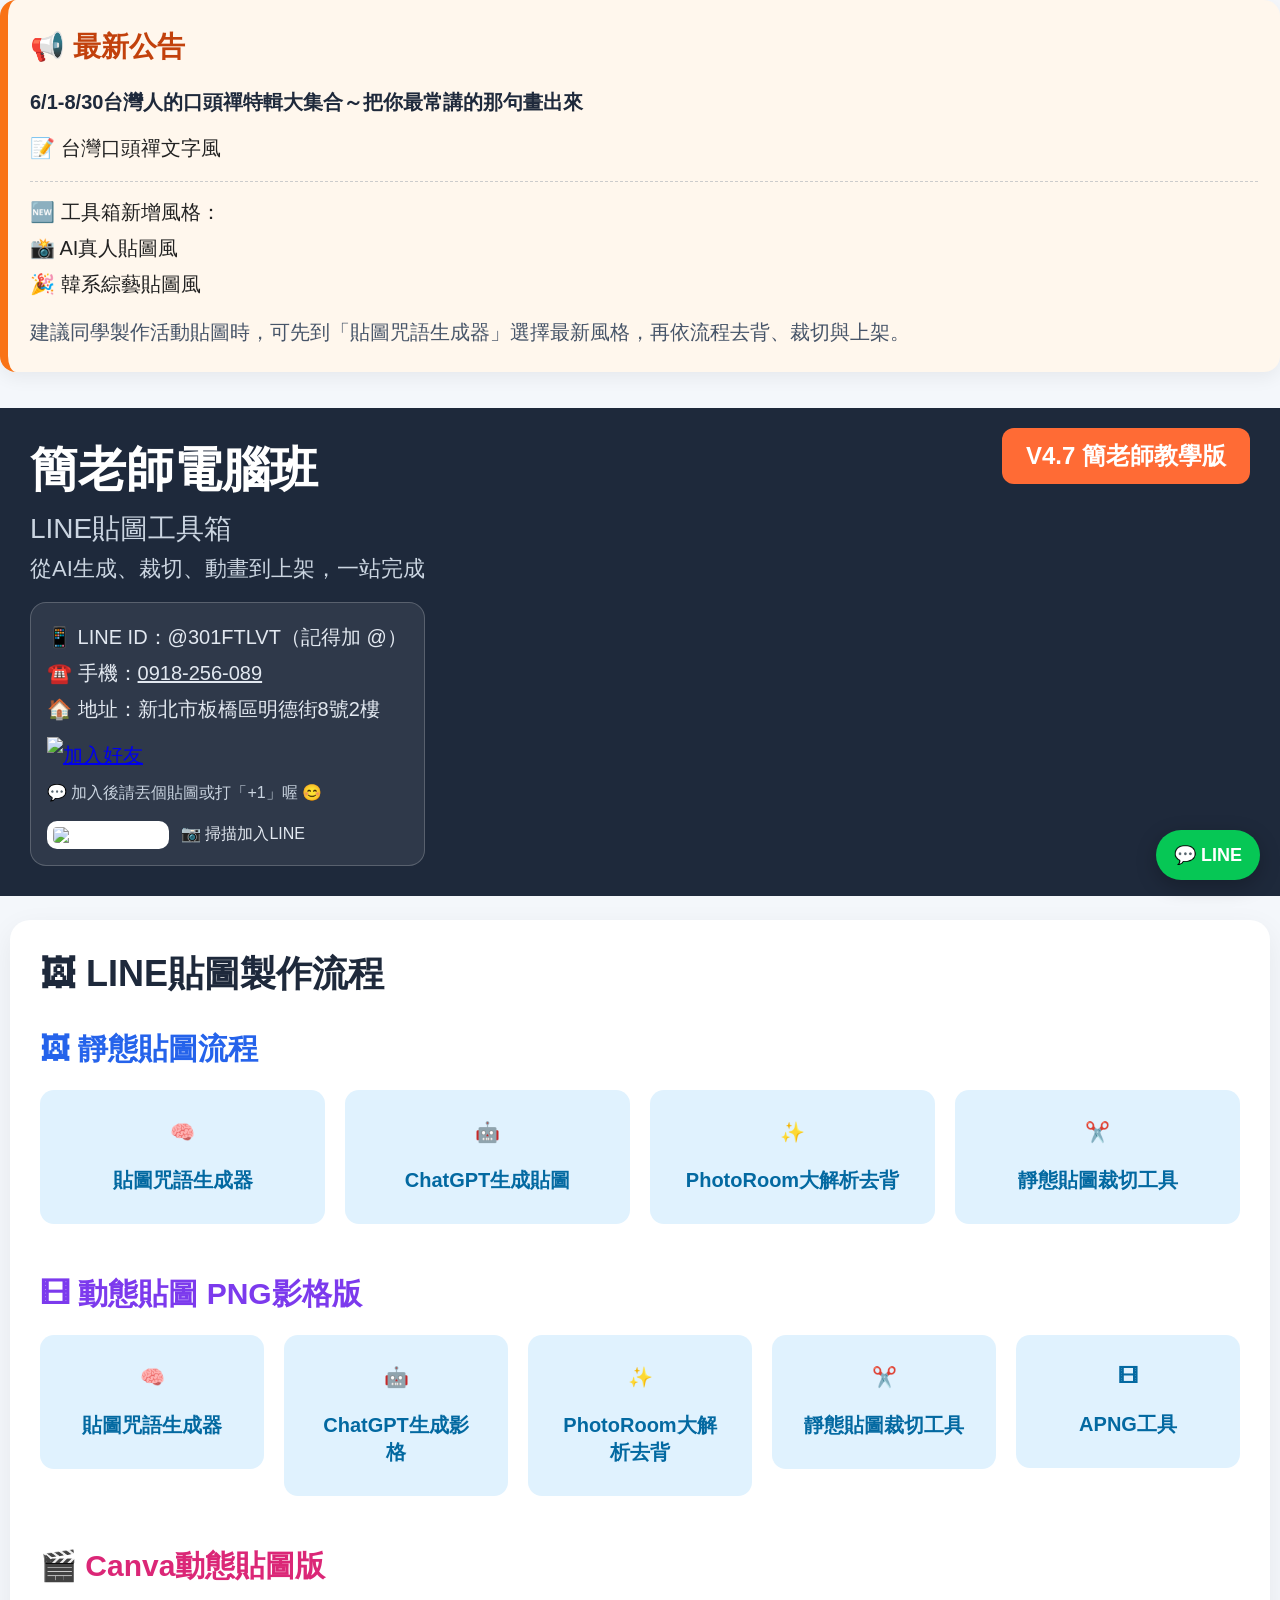
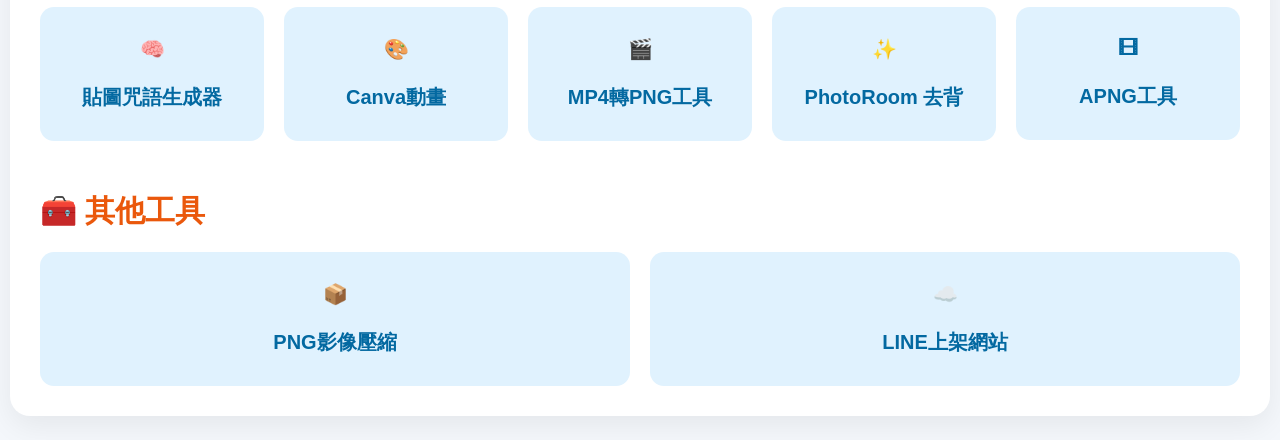
==== commit 40975a36: "Add files via upload" ====
--- a/index.html
+++ b/index.html
@@ -3,6 +3,44 @@
 <head>
   <meta charset="UTF-8" />
   <meta name="viewport" content="width=device-width, initial-scale=1.0" />
+  <script>
+    (function () {
+      var userAgent = navigator.userAgent || "";
+      var isAndroid = /Android/i.test(userAgent);
+      var isLineOrWebView = /Line\/|IABMV|;\s*wv\)|\bwv\b|Version\/4\.0/i.test(userAgent);
+      var isAndroidLine = isAndroid && isLineOrWebView;
+
+      if (!isAndroidLine || location.protocol === "file:") return;
+
+      var webUrl = location.href;
+      var chromeIntent = "intent://" + location.host + location.pathname + location.search +
+        "#Intent;scheme=" + location.protocol.replace(":", "") +
+        ";package=com.android.chrome" +
+        ";S.browser_fallback_url=" + encodeURIComponent(webUrl) +
+        ";end";
+
+      window.openInChrome = function () {
+        location.href = chromeIntent;
+      };
+
+      document.addEventListener("DOMContentLoaded", function () {
+        var notice = document.createElement("div");
+        notice.setAttribute("style", "position:fixed;left:12px;right:12px;bottom:12px;z-index:10000;padding:16px;background:#fff;border:2px solid #06c755;border-radius:14px;box-shadow:0 6px 24px rgba(0,0,0,.25);text-align:center;font-family:sans-serif;");
+        notice.innerHTML = '<div style="margin-bottom:10px;font-weight:bold;color:#222;">請使用 Google Chrome 開啟貼圖小工具</div>' +
+          '<button type="button" onclick="openInChrome()" style="width:100%;padding:12px;border:0;border-radius:10px;background:#06c755;color:#fff;font-size:18px;font-weight:bold;">使用 Google Chrome 開啟</button>';
+        notice.innerHTML = '<div style="margin-bottom:10px;font-weight:bold;color:#222;">&#35531;&#20351;&#29992; Google Chrome &#38283;&#21855;&#36028;&#22294;&#23567;&#24037;&#20855;</div>' +
+          '<button type="button" onclick="openInChrome()" style="width:100%;padding:12px;border:0;border-radius:10px;background:#06c755;color:#fff;font-size:18px;font-weight:bold;">&#20351;&#29992; Google Chrome &#38283;&#21855;</button>';
+        document.body.appendChild(notice);
+      });
+
+      setTimeout(function () {
+        location.replace(chromeIntent); // Open Chrome automatically when LINE permits it.
+      }, 150);
+
+      // Android 有時會阻擋沒有手勢觸發的外部 App；按鈕可作為備援。
+      setTimeout(function () {
+    })();
+  </script>
   <title>簡老師LINE貼圖工具箱</title>
   <div style="
 background:#fff7ed;
@@ -214,7 +252,7 @@
 
 </div>
   </div>
-  <div class="version">V4.6 簡老師教學版</div>
+  <div class="version">V4.7 簡老師教學版</div>
 </header>
 
 <div class="box">
@@ -402,4 +440,4 @@
 
 <a href="https://lin.ee/wXZLYUdp" target="_blank" class="float-line"> 💬 LINE </a>
 </body>
-</html>+</html>
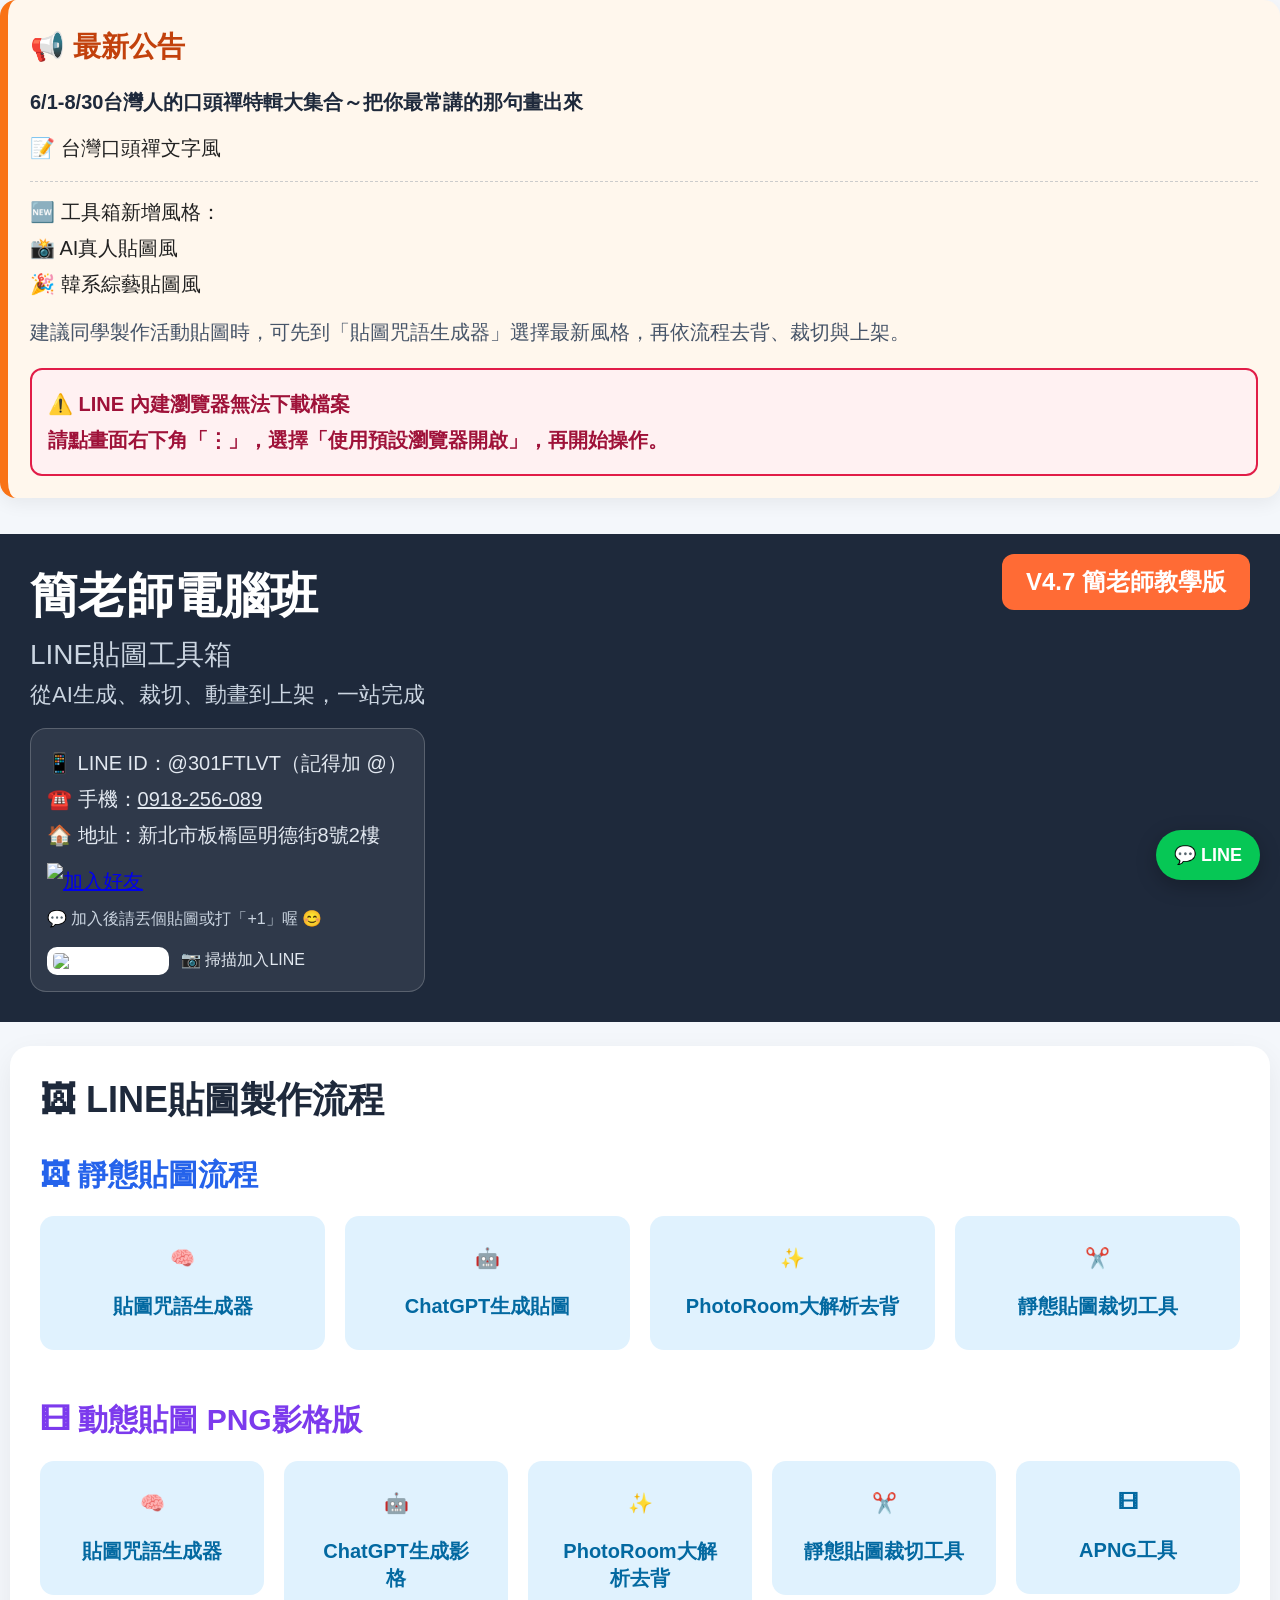
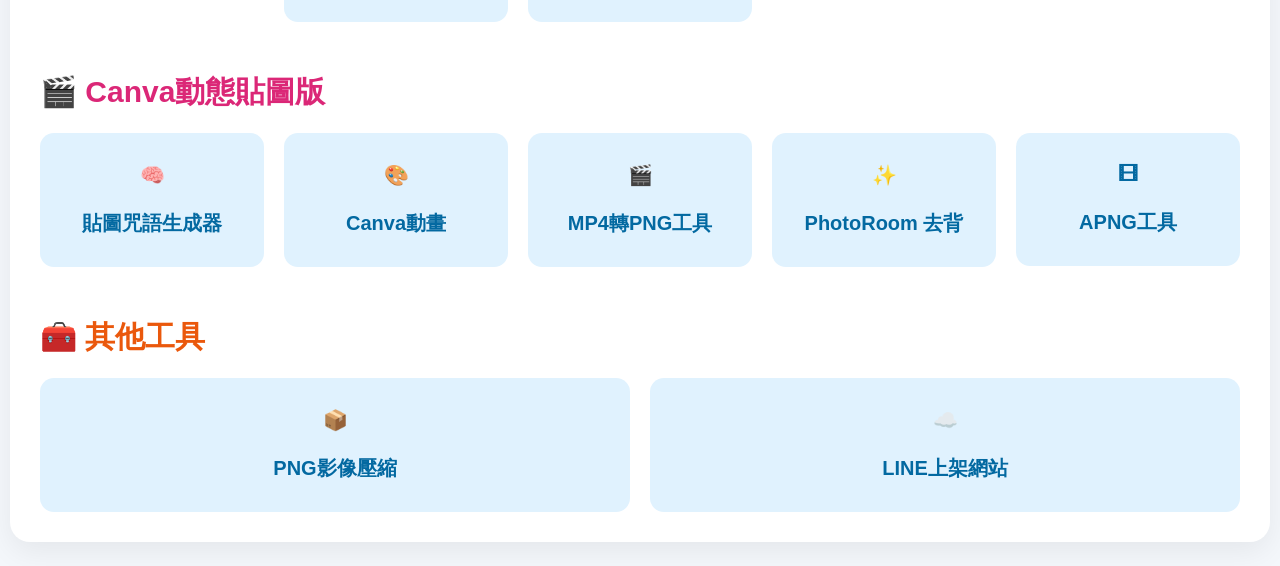
==== commit 5367adbc: "Add files via upload" ====
--- a/index.html
+++ b/index.html
@@ -75,6 +75,11 @@
 
   <div style="margin-top:12px;color:#475569;">
     建議同學製作活動貼圖時，可先到「貼圖咒語生成器」選擇最新風格，再依流程去背、裁切與上架。
+  </div>
+
+  <div style="margin-top:18px;padding:16px;background:#fff1f2;border:2px solid #e11d48;border-radius:12px;color:#9f1239;font-weight:bold;">
+    ⚠️ LINE 內建瀏覽器無法下載檔案<br>
+    請點畫面右下角「⋮」，選擇「使用預設瀏覽器開啟」，再開始操作。
   </div>
 
 </div>
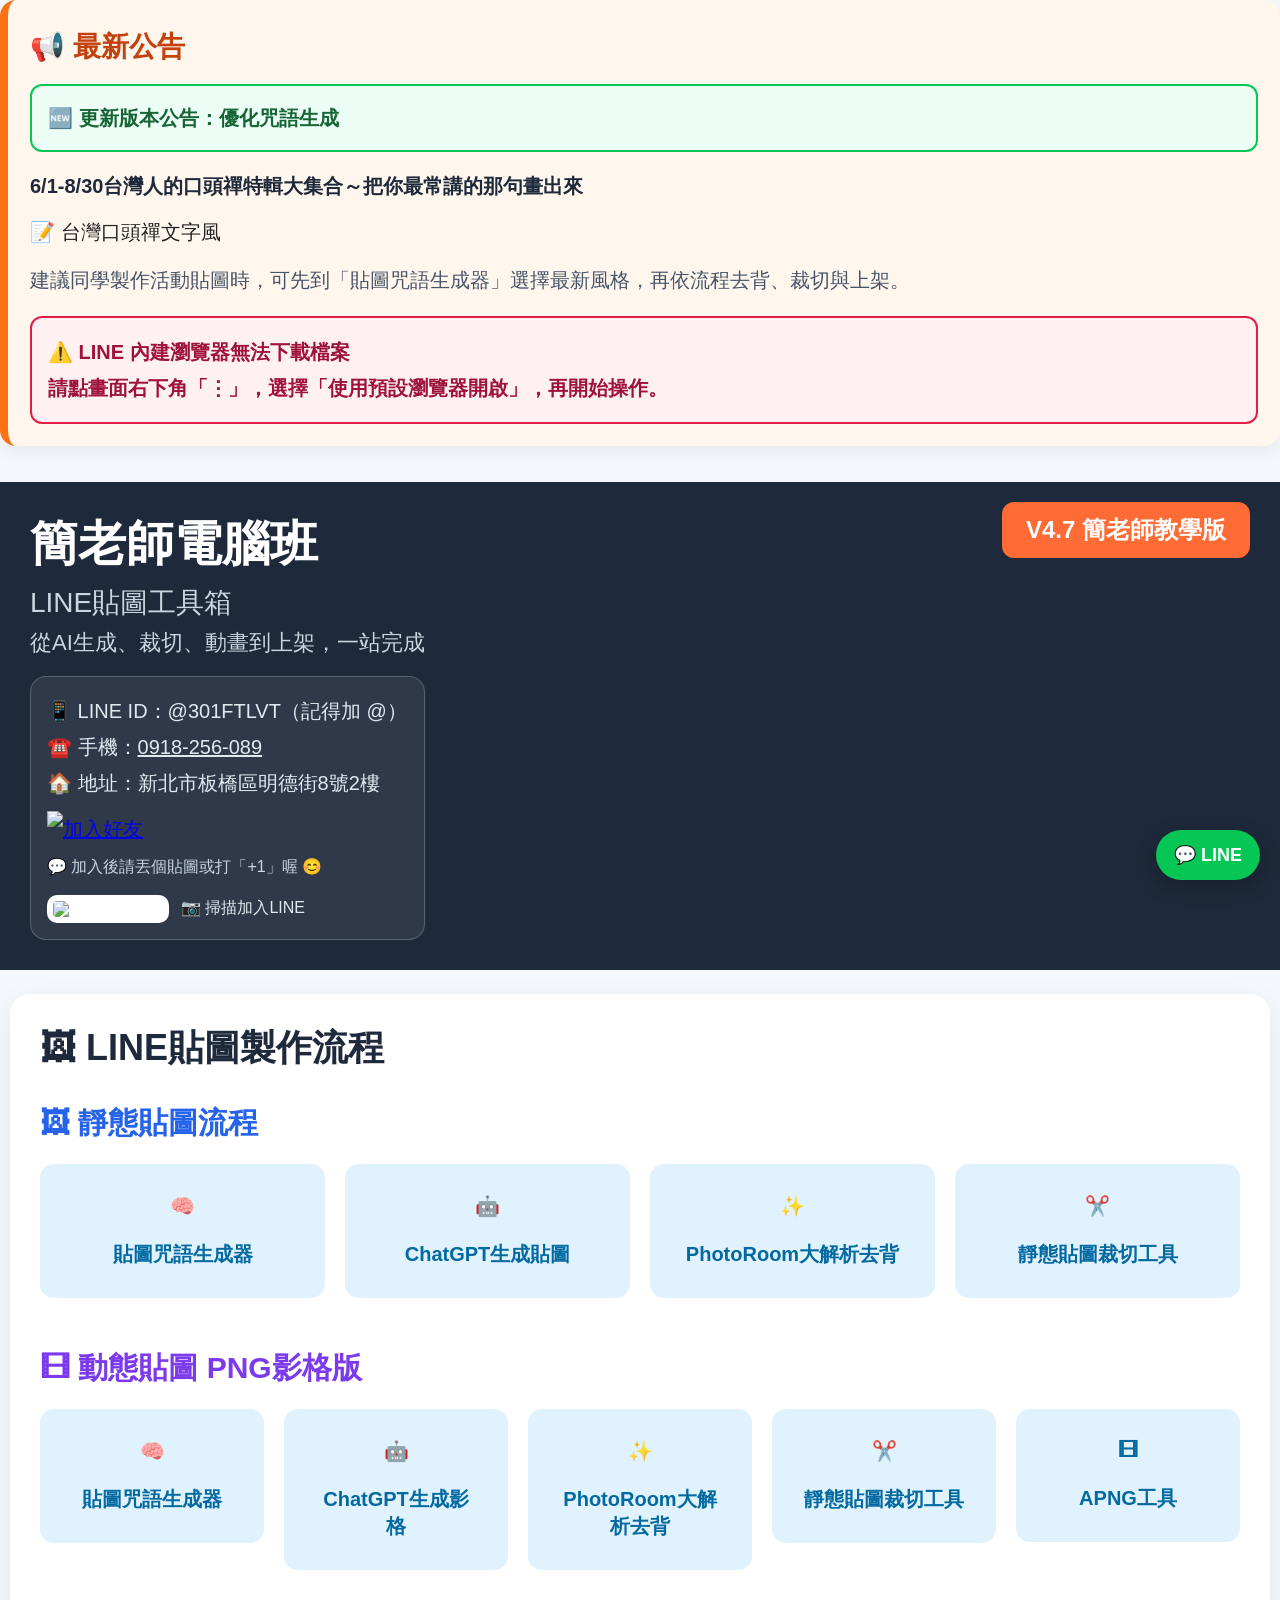
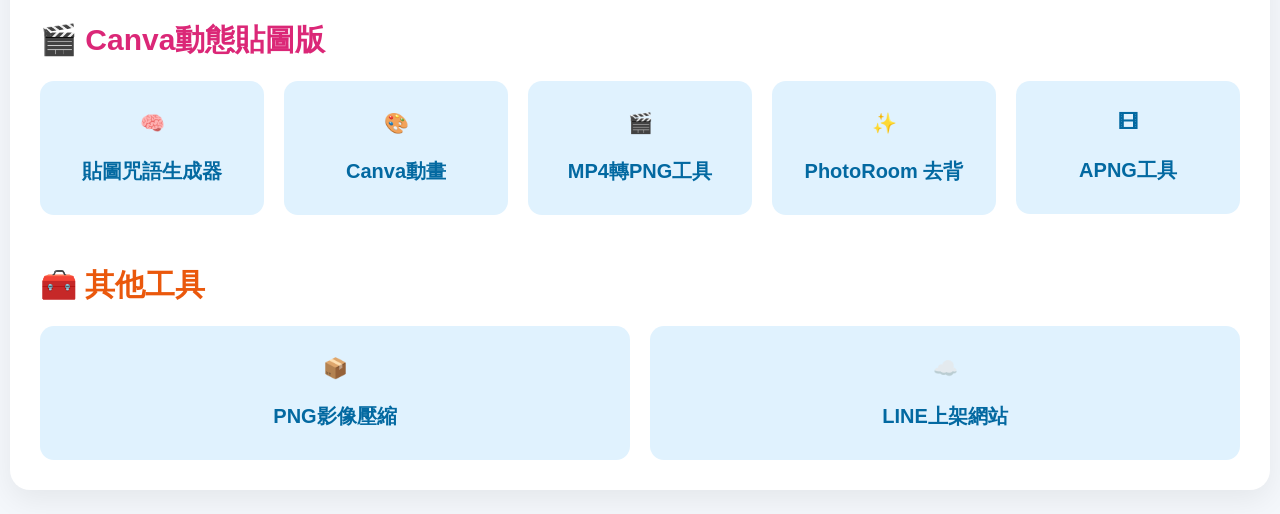
==== commit ba5f82fb: "Add files via upload" ====
--- a/index.html
+++ b/index.html
@@ -57,6 +57,10 @@
     📢 最新公告
   </h3>
 
+  <div style="margin-bottom:16px;padding:14px 16px;background:#ecfdf5;border:2px solid #06c755;border-radius:12px;color:#166534;font-weight:bold;">
+    🆕 更新版本公告：優化咒語生成
+  </div>
+
   <div style="font-weight:bold;color:#1e293b;">
     6/1-8/30台灣人的口頭禪特輯大集合～把你最常講的那句畫出來
   </div>
@@ -64,15 +68,6 @@
   <div style="margin-top:10px;">
     📝 台灣口頭禪文字風
      </div>
-<div style="margin-top:15px;border-top:1px dashed #ccc;padding-top:12px;">
-🆕 工具箱新增風格：
-</div>
-
-<div>
-📸 AI真人貼圖風<br>
-🎉 韓系綜藝貼圖風
-</div>
-
   <div style="margin-top:12px;color:#475569;">
     建議同學製作活動貼圖時，可先到「貼圖咒語生成器」選擇最新風格，再依流程去背、裁切與上架。
   </div>
